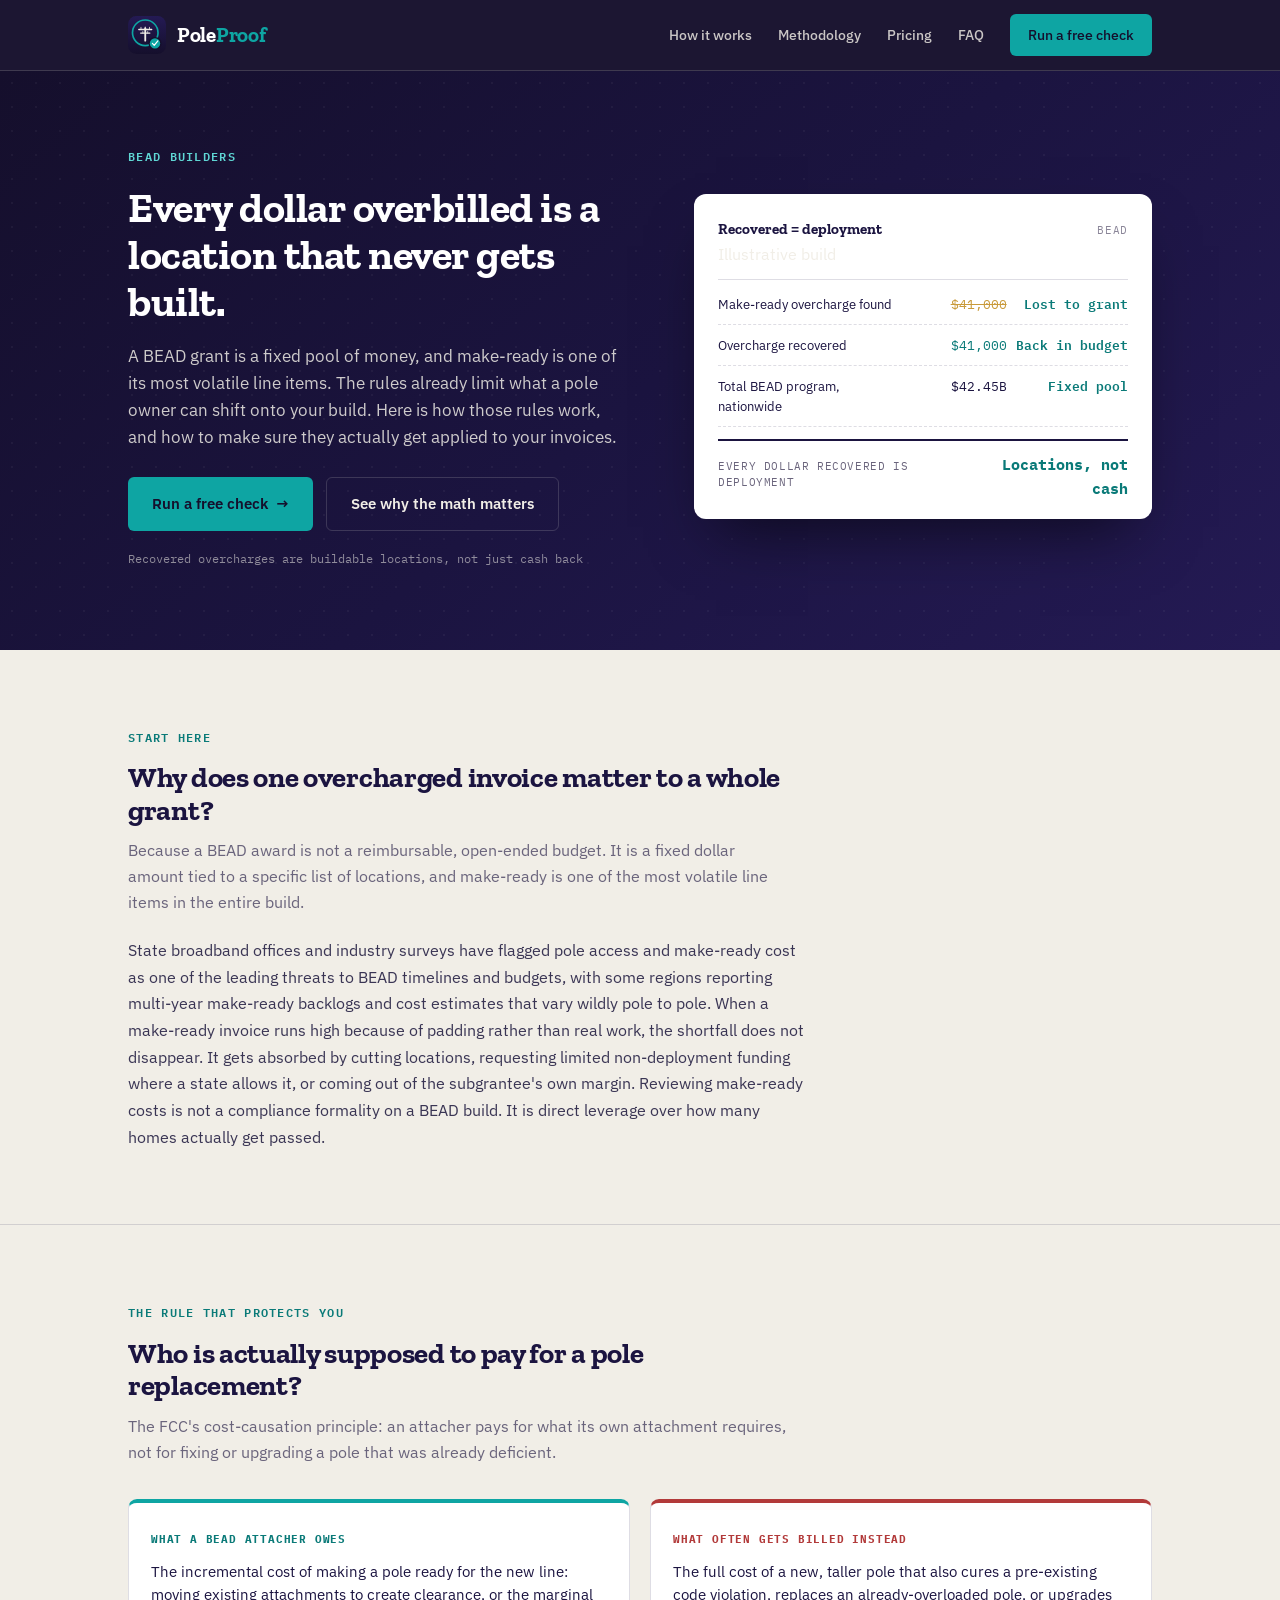
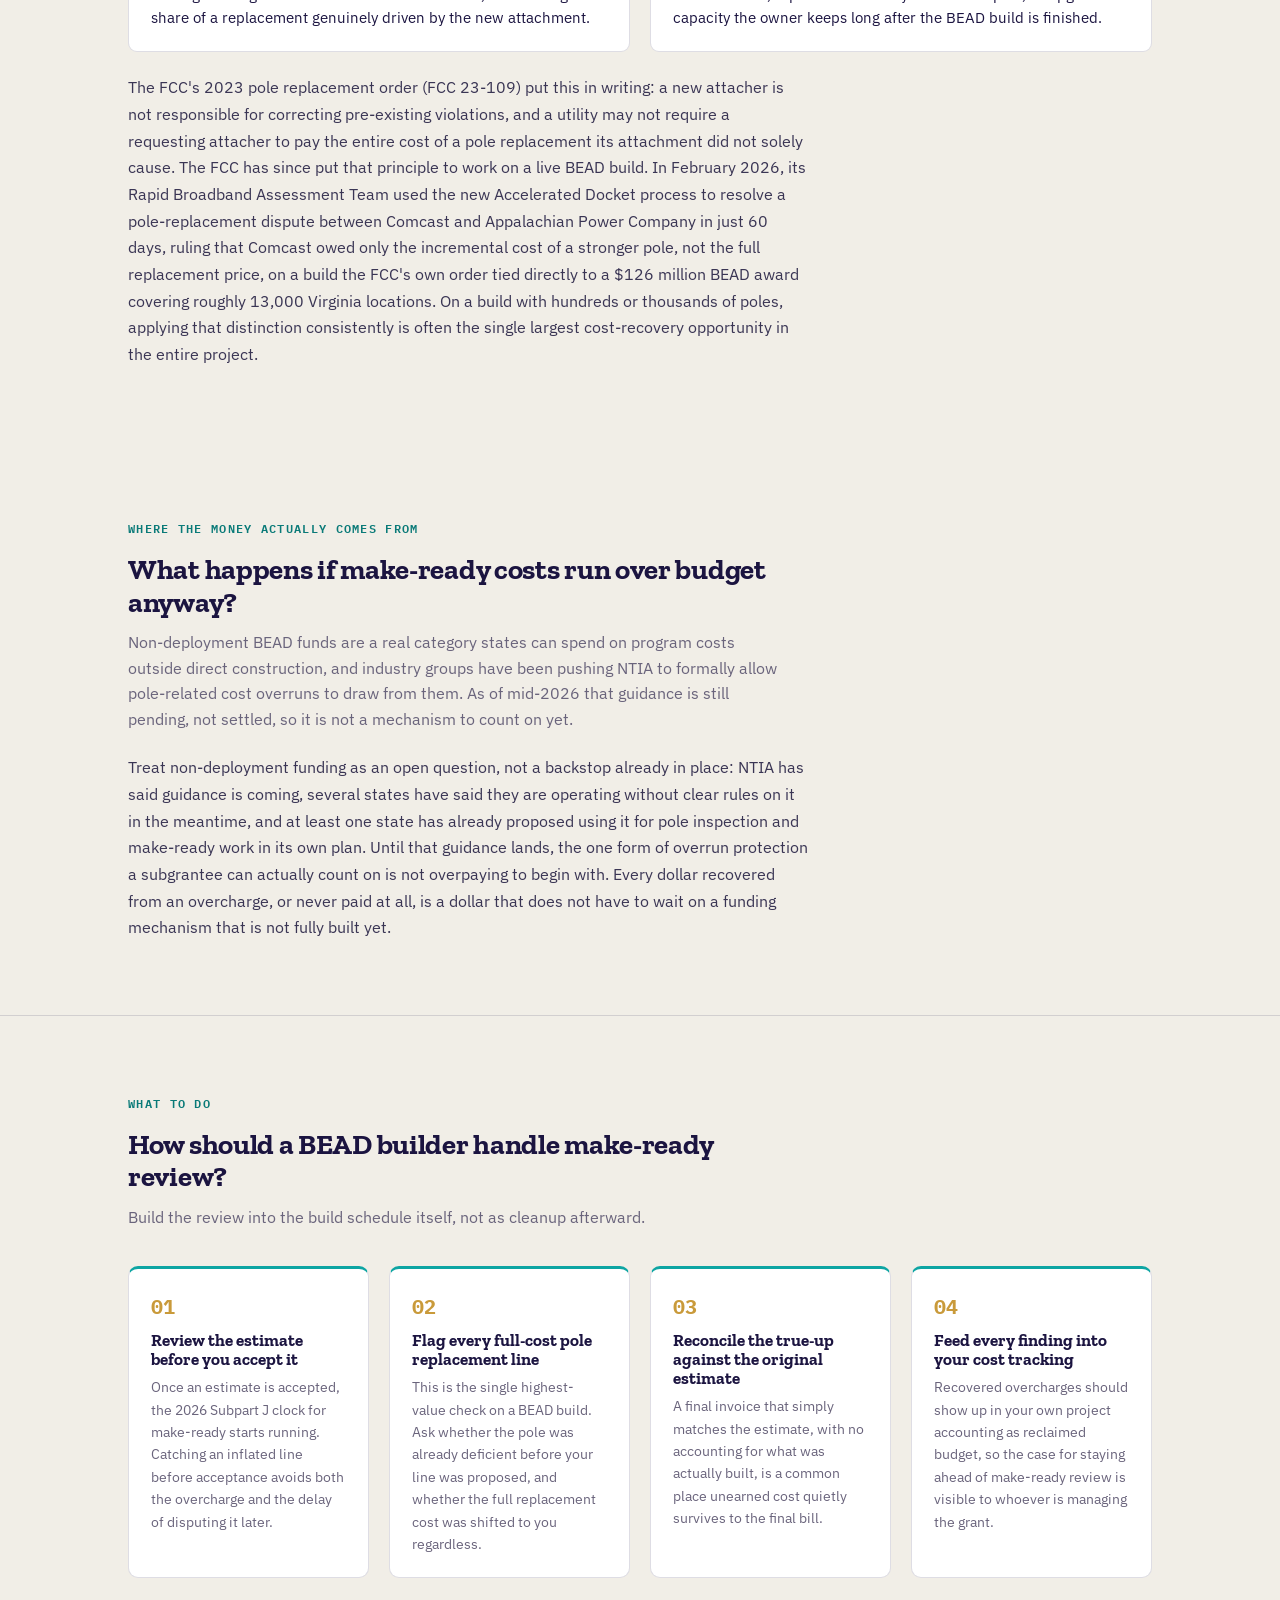
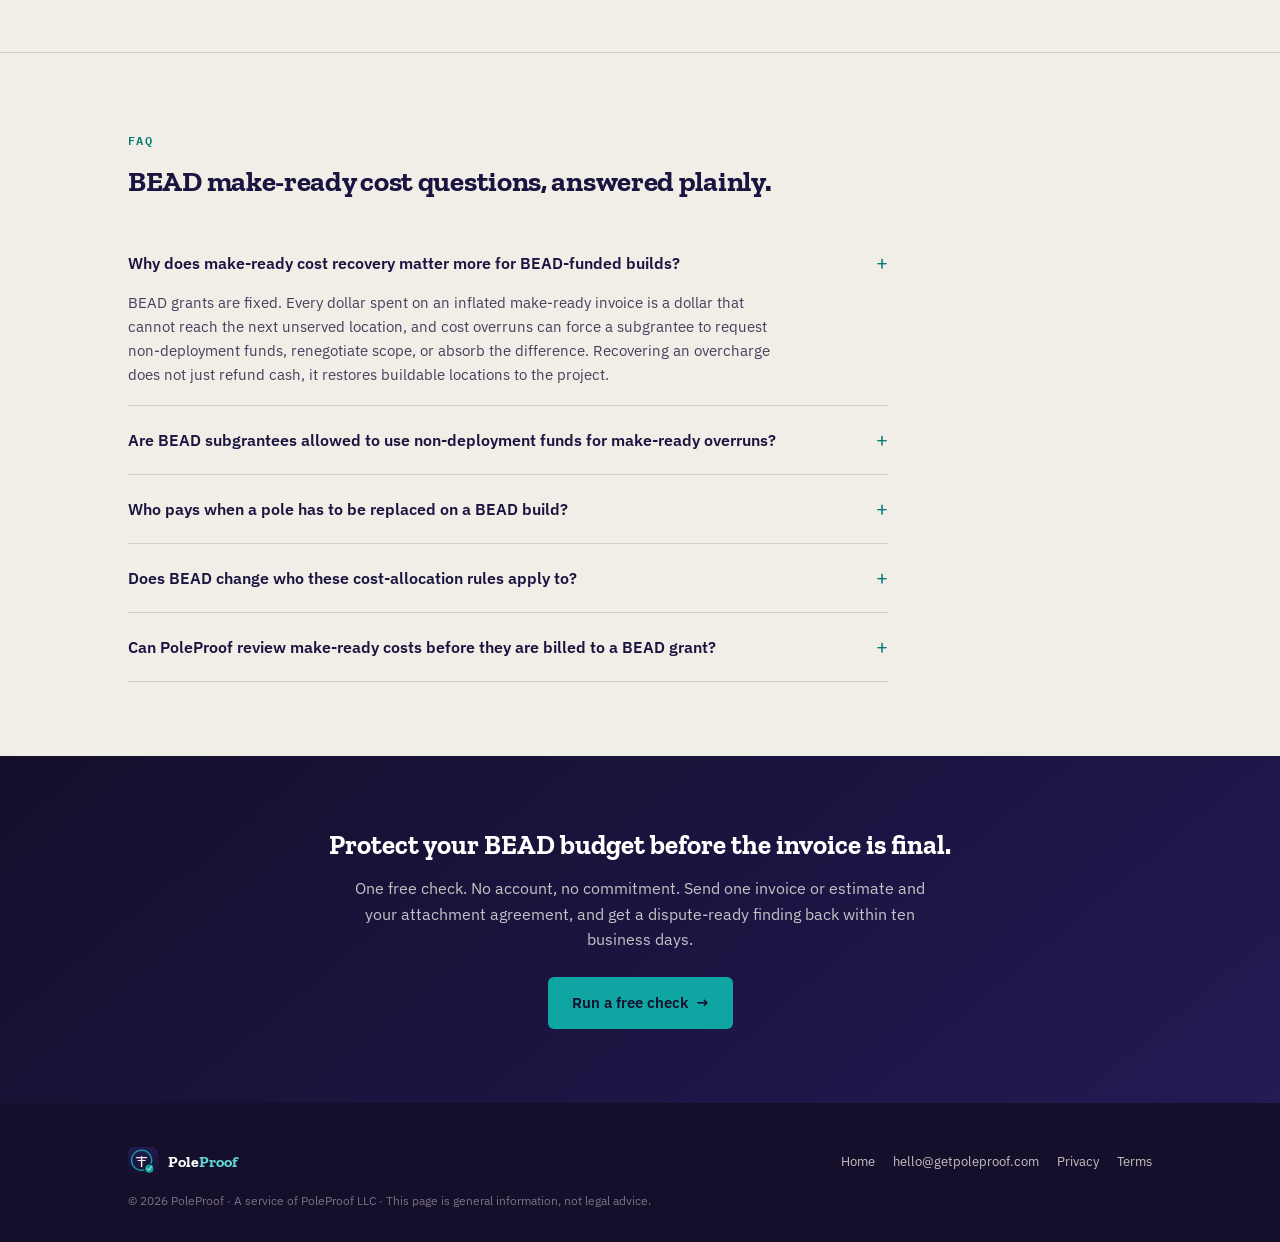
==== bead-make-ready-cost-recovery.html @ 1f26239f "Add guide page: BEAD make-ready cost recovery" ====
<!DOCTYPE html>
<html lang="en">
<head>
<meta charset="UTF-8">
<meta name="viewport" content="width=device-width, initial-scale=1.0">
<title>BEAD Make-Ready Cost Recovery | PoleProof</title>
<meta name="description" content="Why make-ready overcharges hit BEAD-funded builds harder than any other build, what the FCC's cost-causation rules actually protect you from, and how to recover every dollar back into the grant.">
<meta name="robots" content="index, follow, max-image-preview:large, max-snippet:-1, max-video-preview:-1">
<meta name="author" content="PoleProof LLC">
<link rel="canonical" href="https://getpoleproof.com/bead-make-ready-cost-recovery.html">
<meta name="theme-color" content="#150f2c">
<meta property="og:type" content="article">
<meta property="og:site_name" content="PoleProof">
<meta property="og:title" content="BEAD Make-Ready Cost Recovery">
<meta property="og:description" content="Why make-ready overcharges hit BEAD-funded builds harder, what the FCC's cost-causation rules protect, and how to recover every dollar back into the grant.">
<meta property="og:url" content="https://getpoleproof.com/bead-make-ready-cost-recovery.html">
<meta property="og:image" content="https://getpoleproof.com/og-image.png">
<meta property="og:image:width" content="1200">
<meta property="og:image:height" content="630">
<meta name="twitter:card" content="summary_large_image">
<meta name="twitter:title" content="BEAD Make-Ready Cost Recovery">
<meta name="twitter:description" content="Why make-ready overcharges hit BEAD-funded builds harder, and how to recover every dollar back into the grant.">
<meta name="twitter:image" content="https://getpoleproof.com/og-image.png">
<link rel="icon" type="image/png" sizes="32x32" href="/favicon-32x32.png">
<link rel="icon" href="/favicon.ico" sizes="any">
<link rel="apple-touch-icon" href="/apple-touch-icon.png">
<link rel="preconnect" href="https://fonts.googleapis.com">
<link rel="preconnect" href="https://fonts.gstatic.com" crossorigin>
<link href="https://fonts.googleapis.com/css2?family=Zilla+Slab:wght@600;700&family=IBM+Plex+Sans:wght@400;500;600&family=IBM+Plex+Mono:wght@400;500;600&display=swap" rel="stylesheet">
<script type="application/ld+json">
{
  "@context": "https://schema.org",
  "@graph": [
    {
      "@type": "BreadcrumbList",
      "@id": "https://getpoleproof.com/bead-make-ready-cost-recovery.html#breadcrumb",
      "itemListElement": [
        { "@type": "ListItem", "position": 1, "name": "Home", "item": "https://getpoleproof.com/" },
        { "@type": "ListItem", "position": 2, "name": "BEAD make-ready cost recovery", "item": "https://getpoleproof.com/bead-make-ready-cost-recovery.html" }
      ]
    },
    {
      "@type": "Article",
      "@id": "https://getpoleproof.com/bead-make-ready-cost-recovery.html#article",
      "headline": "BEAD Make-Ready Cost Recovery",
      "description": "Why make-ready overcharges hit BEAD-funded builds harder than any other build, what the FCC's cost-causation rules actually protect you from, and how to recover every dollar back into the grant.",
      "datePublished": "2026-07-23",
      "dateModified": "2026-07-24",
      "inLanguage": "en-US",
      "author": { "@type": "Organization", "name": "PoleProof", "url": "https://getpoleproof.com/" },
      "publisher": { "@type": "Organization", "name": "PoleProof", "url": "https://getpoleproof.com/" },
      "mainEntityOfPage": "https://getpoleproof.com/bead-make-ready-cost-recovery.html",
      "about": [
        { "@type": "Thing", "name": "BEAD Program make-ready costs" },
        { "@type": "Thing", "name": "Pole attachment cost allocation (47 U.S.C. Section 224)", "url": "https://www.law.cornell.edu/uscode/text/47/224" },
        { "@type": "Thing", "name": "FCC pole replacement cost-causation order (FCC 23-109)", "url": "https://docs.fcc.gov/public/attachments/FCC-23-109A1.pdf" }
      ]
    },
    {
      "@type": "FAQPage",
      "@id": "https://getpoleproof.com/bead-make-ready-cost-recovery.html#faq",
      "mainEntity": [
        {
          "@type": "Question",
          "name": "Why does make-ready cost recovery matter more for BEAD-funded builds?",
          "acceptedAnswer": {
            "@type": "Answer",
            "text": "BEAD grants are fixed. Every dollar spent on an inflated make-ready invoice is a dollar that cannot reach the next unserved location, and cost overruns can force a subgrantee to request non-deployment funds, renegotiate scope, or absorb the difference. Recovering an overcharge does not just refund cash, it restores buildable locations to the project."
          }
        },
        {
          "@type": "Question",
          "name": "Are BEAD subgrantees allowed to use non-deployment funds for make-ready overruns?",
          "acceptedAnswer": {
            "@type": "Answer",
            "text": "Non-deployment funds are a real BEAD category, and industry groups have pushed NTIA to formally allow pole-related overruns to draw from them, but as of mid-2026 that guidance is still pending. Some states report operating without clear rules on it in the meantime. Until it is settled, do not count on it. Reviewing whether a make-ready charge was correct in the first place is the one form of cost protection a subgrantee can rely on today."
          }
        },
        {
          "@type": "Question",
          "name": "Who pays when a pole has to be replaced on a BEAD build?",
          "acceptedAnswer": {
            "@type": "Answer",
            "text": "The FCC's cost-causation rules (FCC 23-109) hold that a new attacher is not responsible for correcting pre-existing code violations, and a pole owner cannot shift the full cost of a replacement onto a single new attacher when the pole's own condition, not the attachment, is what required the replacement. In February 2026 the FCC's Accelerated Docket process applied exactly this rule to a live BEAD-connected dispute between Comcast and a pole-owning utility, confirming the attacher owed only the incremental cost of the stronger pole. The attacher generally owes only the incremental cost its own attachment causes."
          }
        },
        {
          "@type": "Question",
          "name": "Does BEAD change who these cost-allocation rules apply to?",
          "acceptedAnswer": {
            "@type": "Answer",
            "text": "Yes, for pole owners that take BEAD funding. Cooperative and municipal pole owners that were historically exempt from FCC pole attachment rules must now follow them once they accept BEAD money, across their entire pole footprint. See PoleProof's related page on cooperative and municipal pole rates after BEAD for the details."
          }
        },
        {
          "@type": "Question",
          "name": "Can PoleProof review make-ready costs before they are billed to a BEAD grant?",
          "acceptedAnswer": {
            "@type": "Answer",
            "text": "Yes. Sending the make-ready estimate for review before payment is the cheapest place to catch an overcharge, since it never has to be clawed back later. PoleProof also reviews invoices already paid and true-ups against the original estimate, and returns a dispute-ready findings report within 10 business days."
          }
        }
      ]
    }
  ]
}
</script>
<style>
:root{
  --indigo:#1b1440; --indigo2:#241a54; --deep:#150f2c;
  --teal:#0ea5a3; --teal-d:#0a7a78; --teal-light:#5fd6d4;
  --gold:#c99a3a; --red:#b23a3a;
  --paper:#f1eee7; --paper2:#e8e3d8;
  --grey:#6a647c; --grey2:#8a8598;
  --line:rgba(27,20,64,0.14); --line-light:rgba(241,238,231,0.16);
  --display:'Zilla Slab',Georgia,serif; --body:'IBM Plex Sans',system-ui,sans-serif; --mono:'IBM Plex Mono',monospace;
  --grad:linear-gradient(140deg,#150f2c 0%,#1b1440 52%,#241a54 100%);
}
*{box-sizing:border-box;}
html{scroll-behavior:smooth;}
body{margin:0;font-family:var(--body);color:var(--indigo);background:var(--paper);line-height:1.6;-webkit-font-smoothing:antialiased;}
h1,h2,h3,h4{font-family:var(--display);font-weight:700;line-height:1.12;margin:0;color:var(--indigo);}
p{line-height:1.6;}
a{color:var(--teal-d);}
.wrap{max-width:1080px;margin:0 auto;padding:0 28px;}
:focus-visible{outline:2px solid var(--teal);outline-offset:3px;border-radius:2px;}
section{padding:74px 0;}
@media(max-width:640px){section{padding:50px 0;}.wrap{padding:0 20px;}}
.rule-top{border-top:1px solid var(--line);}
.lead-p{font-size:16px;color:var(--grey);max-width:66ch;margin:12px 0 0;}
.body-p{font-size:15.5px;color:#3a3554;max-width:68ch;margin:22px 0 0;line-height:1.72;}
.eyebrow{font-family:var(--mono);font-size:12px;letter-spacing:1.3px;text-transform:uppercase;color:var(--teal-d);font-weight:600;display:inline-block;}
.dark .eyebrow{color:var(--teal-light);}
.btn{display:inline-flex;align-items:center;gap:8px;font-weight:600;font-size:15px;text-decoration:none;padding:14px 24px;border-radius:6px;transition:transform .15s ease,background-color .15s ease,box-shadow .15s ease,border-color .15s ease;cursor:pointer;border:none;}
.btn:hover{transform:translateY(-1px);}
.btn-primary{background:var(--teal);color:var(--deep);}
.btn-primary:hover{background:#12b8b6;box-shadow:0 10px 24px -8px rgba(14,165,163,.6);}
.btn-ghost{background:transparent;color:var(--paper);border:1.5px solid var(--line-light);}
.btn-ghost:hover{border-color:var(--teal);color:var(--teal-light);}
.arrow{transition:transform .15s ease;}
.btn:hover .arrow{transform:translateX(3px);}
nav{position:sticky;top:0;z-index:60;background:rgba(21,15,44,0.97);backdrop-filter:blur(8px);border-bottom:1px solid var(--line-light);}
nav .wrap{display:flex;align-items:center;justify-content:space-between;height:70px;}
.brand{display:flex;align-items:center;gap:11px;text-decoration:none;}
.brand svg{width:38px;height:38px;flex-shrink:0;}
.brand .wm{font-family:var(--display);font-weight:700;font-size:21px;color:#fff;letter-spacing:-.3px;}
.brand .wm span{color:var(--teal);}
.navlinks{display:flex;align-items:center;gap:26px;}
.navlinks a{color:rgba(241,238,231,.82);text-decoration:none;font-size:14px;font-weight:500;}
.navlinks a:not(.nav-cta):hover{color:#fff;}
.nav-cta{background:var(--teal);color:var(--deep)!important;padding:10px 18px;border-radius:6px;font-weight:600;}
.nav-cta:hover{background:#12b8b6;}
@media(max-width:820px){.navlinks a:not(.nav-cta){display:none;}}
.hero{background:var(--grad);color:var(--paper);padding:72px 0 80px;position:relative;overflow:hidden;}
.hero::after{content:"";position:absolute;inset:0;opacity:.06;background-image:radial-gradient(rgba(255,255,255,.7) 1px,transparent 1px);background-size:24px 24px;pointer-events:none;}
.hero .wrap{position:relative;z-index:1;display:grid;grid-template-columns:1.06fr .94fr;gap:50px;align-items:center;}
@media(max-width:900px){.hero .wrap{grid-template-columns:1fr;gap:38px;}}
.hero h1{font-size:42px;color:#fff;margin:15px 0 18px;letter-spacing:-.5px;}
@media(max-width:640px){.hero h1{font-size:30px;}}
.hero .lede{font-size:17px;color:rgba(241,238,231,.84);max-width:50ch;margin:0 0 26px;}
.hero-ctas{display:flex;gap:13px;flex-wrap:wrap;margin-bottom:18px;}
.hero-note{font-family:var(--mono);font-size:12px;color:rgba(241,238,231,.55);line-height:1.7;}
.ledger{background:#fff;border-radius:12px;padding:22px 24px 18px;box-shadow:0 30px 60px -22px rgba(0,0,0,.6);position:relative;}
.ledger .lhead{display:flex;justify-content:space-between;align-items:baseline;border-bottom:1px solid var(--line);padding-bottom:11px;margin-bottom:4px;}
.ledger .lhead b{font-family:var(--display);font-size:15px;color:var(--indigo);}
.ledger .lhead>span{font-family:var(--mono);font-size:10.5px;text-transform:uppercase;letter-spacing:.7px;color:var(--grey2);}
.lrow{display:grid;grid-template-columns:1.55fr .8fr .95fr;align-items:baseline;padding:10px 0;border-bottom:1px dashed var(--line);font-size:12.5px;gap:8px;}
.lrow .it{color:var(--indigo);}
.lrow .inv{font-family:var(--mono);text-align:right;color:var(--gold);}
.lrow .inv.struck{text-decoration:line-through;text-decoration-color:var(--gold);}
.lrow .inv.plain{color:var(--indigo);text-decoration:none;}
.lrow .alw{font-family:var(--mono);text-align:right;color:var(--teal-d);font-weight:600;}
.lrow .lbl{font-family:var(--mono);font-size:10px;letter-spacing:.5px;text-transform:uppercase;color:var(--grey2);font-weight:400;}
.ltot{display:flex;justify-content:space-between;align-items:baseline;margin-top:12px;padding-top:12px;border-top:2px solid var(--indigo);gap:12px;}
.ltot .lb{font-family:var(--mono);font-size:10.5px;text-transform:uppercase;letter-spacing:.6px;color:var(--grey);}
.ltot .am{font-family:var(--mono);font-weight:700;font-size:15px;color:var(--teal-d);text-align:right;}
.section-head{max-width:680px;}
.section-head h2{font-size:29px;letter-spacing:-.3px;margin-top:12px;}
.stats{background:var(--paper);}
.stat-row{display:grid;grid-template-columns:repeat(3,1fr);gap:22px;margin-top:34px;}
@media(max-width:800px){.stat-row{grid-template-columns:1fr;}}
.stat-card{background:#fff;border:1px solid var(--line);border-radius:10px;padding:22px 20px;}
.stat-card .num{font-family:var(--display);font-size:21px;font-weight:700;color:var(--teal-d);}
.stat-card .lbl{font-size:13.5px;color:#443f5c;margin-top:8px;line-height:1.55;}
.stat-card .src{font-size:11px;color:var(--grey2);margin-top:12px;font-style:italic;}
.method{background:var(--grad);color:var(--paper);}
.method .section-head h2{color:#fff;}
.method .lead-p{color:rgba(241,238,231,.8);}
.steps{display:grid;grid-template-columns:repeat(auto-fit,minmax(232px,1fr));gap:20px;margin-top:36px;}
.step{background:#fff;border:1px solid var(--line);border-radius:10px;padding:22px;border-top:3px solid var(--teal);}
.step .n{font-family:var(--mono);font-size:20px;font-weight:700;color:var(--gold);}
.step h3{font-size:17px;margin:8px 0 7px;}
.step p{font-size:14px;color:var(--grey);margin:0;line-height:1.6;}
.stakes{display:grid;grid-template-columns:1fr 1fr;gap:20px;margin-top:34px;}
@media(max-width:760px){.stakes{grid-template-columns:1fr;}}
.stake{background:#fff;border:1px solid var(--line);border-top:4px solid var(--teal);border-radius:9px;padding:22px;}
.stake.neg{border-top-color:var(--red);}
.stake .se{font-family:var(--mono);font-size:11px;letter-spacing:.8px;text-transform:uppercase;font-weight:700;color:var(--teal-d);}
.stake.neg .se{color:var(--red);}
.stake p{font-size:14.5px;color:var(--indigo);margin:9px 0 0;}
.faq-list{max-width:760px;margin-top:32px;}
.faq-list details{border-bottom:1px solid var(--line);padding:18px 0;}
.faq-list summary{cursor:pointer;font-weight:600;font-size:15.5px;list-style:none;display:flex;justify-content:space-between;align-items:center;color:var(--indigo);gap:16px;}
.faq-list summary::-webkit-details-marker{display:none;}
.faq-list .pm{color:var(--teal-d);font-weight:400;font-size:20px;}
.faq-list .ans{font-size:14.5px;color:#443f5c;margin-top:12px;line-height:1.65;max-width:72ch;}
.ctaband{background:var(--grad);color:#fff;text-align:center;}
.ctaband h2{color:#fff;font-size:27px;margin-bottom:12px;}
.ctaband p{color:rgba(241,238,231,.8);margin-bottom:24px;max-width:60ch;margin-left:auto;margin-right:auto;}
footer{background:var(--deep);color:rgba(241,238,231,.6);padding:44px 0 32px;}
footer .wrap{display:flex;justify-content:space-between;flex-wrap:wrap;gap:16px;font-size:13px;align-items:center;}
footer .f-brand{display:flex;align-items:center;gap:10px;}
footer .f-brand .wm{font-family:var(--display);font-weight:700;color:#fff;font-size:16px;}
footer .f-brand .wm span{color:var(--teal-light);}
footer .flinks a{color:rgba(241,238,231,.8);text-decoration:none;margin-left:18px;}
footer .flinks a:first-child{margin-left:0;}
@media(prefers-reduced-motion:reduce){html{scroll-behavior:auto;}.btn,.btn:hover{transition:none;transform:none;}}
</style>
</head>
<body>
<nav>
  <div class="wrap">
    <a class="brand" href="index.html" aria-label="PoleProof home"><svg viewBox="0 0 300 300" xmlns="http://www.w3.org/2000/svg" aria-hidden="true"><defs><linearGradient id="lg" x1="0" y1="0" x2="0" y2="1"><stop offset="0" stop-color="#241a54"/><stop offset="1" stop-color="#150f2c"/></linearGradient></defs><rect width="300" height="300" rx="66" fill="url(#lg)"/><g transform="translate(150,150) scale(1.2) translate(-161.5,-154.5)"><circle cx="150" cy="140" r="84" fill="none" stroke="#0ea5a3" stroke-width="11"/><g stroke="#f1eee7" stroke-linecap="round" fill="#f1eee7"><line x1="150" y1="110" x2="150" y2="192" stroke-width="12"/><line x1="108" y1="118" x2="192" y2="118" stroke-width="10"/><line x1="122" y1="118" x2="122" y2="104" stroke-width="5"/><line x1="150" y1="118" x2="150" y2="102" stroke-width="5"/><line x1="178" y1="118" x2="178" y2="104" stroke-width="5"/><line x1="120" y1="142" x2="180" y2="142" stroke-width="9"/><line x1="134" y1="142" x2="134" y2="131" stroke-width="4.5"/><line x1="166" y1="142" x2="166" y2="131" stroke-width="4.5"/></g><circle cx="214" cy="210" r="43" fill="#150f2c"/><circle cx="214" cy="210" r="34" fill="#0ea5a3"/><path d="M197 210 L209 223 L233 193" fill="none" stroke="#fff" stroke-width="8" stroke-linecap="round" stroke-linejoin="round"/></g></svg>
      <span class="wm">Pole<span>Proof</span></span>
    </a>
    <div class="navlinks">
      <a href="index.html#how">How it works</a>
      <a href="index.html#method">Methodology</a>
      <a href="index.html#pricing">Pricing</a>
      <a href="index.html#faq">FAQ</a>
      <a class="nav-cta" href="index.html#check">Run a free check</a>
    </div>
  </div>
</nav>

<header class="hero" id="top">
  <div class="wrap">
    <div>
      <span class="eyebrow" style="color:var(--teal-light);">BEAD builders</span>
      <h1>Every dollar overbilled is a location that never gets built.</h1>
      <p class="lede">A BEAD grant is a fixed pool of money, and make-ready is one of its most volatile line items. The rules already limit what a pole owner can shift onto your build. Here is how those rules work, and how to make sure they actually get applied to your invoices.</p>
      <div class="hero-ctas">
        <a class="btn btn-primary" href="index.html#check">Run a free check <span class="arrow">&rarr;</span></a>
        <a class="btn btn-ghost" href="#math">See why the math matters</a>
      </div>
      <div class="hero-note">Recovered overcharges are buildable locations, not just cash back</div>
    </div>
    <div class="ledger" role="img" aria-label="Example showing how a recovered make-ready overcharge converts back into buildable BEAD locations against the fixed size of the BEAD program">
      <div class="lhead"><div><b>Recovered = deployment</b><br><span>Illustrative build</span></div><span>BEAD</span></div>
      <div class="lrow"><span class="it">Make-ready overcharge found</span><span class="inv struck">$41,000</span><span class="alw">Lost to grant</span></div>
      <div class="lrow"><span class="it">Overcharge recovered</span><span class="inv plain" style="color:var(--teal-d);">$41,000</span><span class="alw">Back in budget</span></div>
      <div class="lrow"><span class="it">Total BEAD program, nationwide</span><span class="inv plain">$42.45B</span><span class="alw">Fixed pool</span></div>
      <div class="ltot"><span class="lb">Every dollar recovered is deployment</span><span class="am">Locations, not cash</span></div>
    </div>
  </div>
</header>

<section id="math">
  <div class="wrap">
    <div class="section-head">
      <span class="eyebrow">Start here</span>
      <h2>Why does one overcharged invoice matter to a whole grant?</h2>
      <p class="lead-p">Because a BEAD award is not a reimbursable, open-ended budget. It is a fixed dollar amount tied to a specific list of locations, and make-ready is one of the most volatile line items in the entire build.</p>
    </div>
    <p class="body-p">State broadband offices and industry surveys have flagged pole access and make-ready cost as one of the leading threats to BEAD timelines and budgets, with some regions reporting multi-year make-ready backlogs and cost estimates that vary wildly pole to pole. When a make-ready invoice runs high because of padding rather than real work, the shortfall does not disappear. It gets absorbed by cutting locations, requesting limited non-deployment funding where a state allows it, or coming out of the subgrantee's own margin. Reviewing make-ready costs is not a compliance formality on a BEAD build. It is direct leverage over how many homes actually get passed.</p>
  </div>
</section>

<section class="stats rule-top" id="who-pays">
  <div class="wrap">
    <div class="section-head">
      <span class="eyebrow">The rule that protects you</span>
      <h2>Who is actually supposed to pay for a pole replacement?</h2>
      <p class="lead-p">The FCC's cost-causation principle: an attacher pays for what its own attachment requires, not for fixing or upgrading a pole that was already deficient.</p>
    </div>
    <div class="stakes">
      <div class="stake"><span class="se">What a BEAD attacher owes</span><p>The incremental cost of making a pole ready for the new line: moving existing attachments to create clearance, or the marginal share of a replacement genuinely driven by the new attachment.</p></div>
      <div class="stake neg"><span class="se">What often gets billed instead</span><p>The full cost of a new, taller pole that also cures a pre-existing code violation, replaces an already-overloaded pole, or upgrades capacity the owner keeps long after the BEAD build is finished.</p></div>
    </div>
    <p class="body-p">The FCC's 2023 pole replacement order (FCC 23-109) put this in writing: a new attacher is not responsible for correcting pre-existing violations, and a utility may not require a requesting attacher to pay the entire cost of a pole replacement its attachment did not solely cause. The FCC has since put that principle to work on a live BEAD build. In February 2026, its Rapid Broadband Assessment Team used the new Accelerated Docket process to resolve a pole-replacement dispute between Comcast and Appalachian Power Company in just 60 days, ruling that Comcast owed only the incremental cost of a stronger pole, not the full replacement price, on a build the FCC's own order tied directly to a $126 million BEAD award covering roughly 13,000 Virginia locations. On a build with hundreds or thousands of poles, applying that distinction consistently is often the single largest cost-recovery opportunity in the entire project.</p>
  </div>
</section>

<section id="funding">
  <div class="wrap">
    <div class="section-head">
      <span class="eyebrow">Where the money actually comes from</span>
      <h2>What happens if make-ready costs run over budget anyway?</h2>
      <p class="lead-p">Non-deployment BEAD funds are a real category states can spend on program costs outside direct construction, and industry groups have been pushing NTIA to formally allow pole-related cost overruns to draw from them. As of mid-2026 that guidance is still pending, not settled, so it is not a mechanism to count on yet.</p>
    </div>
    <p class="body-p">Treat non-deployment funding as an open question, not a backstop already in place: NTIA has said guidance is coming, several states have said they are operating without clear rules on it in the meantime, and at least one state has already proposed using it for pole inspection and make-ready work in its own plan. Until that guidance lands, the one form of overrun protection a subgrantee can actually count on is not overpaying to begin with. Every dollar recovered from an overcharge, or never paid at all, is a dollar that does not have to wait on a funding mechanism that is not fully built yet.</p>
  </div>
</section>

<section class="rule-top" id="do">
  <div class="wrap">
    <div class="section-head">
      <span class="eyebrow">What to do</span>
      <h2>How should a BEAD builder handle make-ready review?</h2>
      <p class="lead-p">Build the review into the build schedule itself, not as cleanup afterward.</p>
    </div>
    <div class="steps">
      <div class="step"><div class="n">01</div><h3>Review the estimate before you accept it</h3><p>Once an estimate is accepted, the 2026 Subpart J clock for make-ready starts running. Catching an inflated line before acceptance avoids both the overcharge and the delay of disputing it later.</p></div>
      <div class="step"><div class="n">02</div><h3>Flag every full-cost pole replacement line</h3><p>This is the single highest-value check on a BEAD build. Ask whether the pole was already deficient before your line was proposed, and whether the full replacement cost was shifted to you regardless.</p></div>
      <div class="step"><div class="n">03</div><h3>Reconcile the true-up against the original estimate</h3><p>A final invoice that simply matches the estimate, with no accounting for what was actually built, is a common place unearned cost quietly survives to the final bill.</p></div>
      <div class="step"><div class="n">04</div><h3>Feed every finding into your cost tracking</h3><p>Recovered overcharges should show up in your own project accounting as reclaimed budget, so the case for staying ahead of make-ready review is visible to whoever is managing the grant.</p></div>
    </div>
  </div>
</section>

<section id="faq" class="rule-top">
  <div class="wrap">
    <div class="section-head">
      <span class="eyebrow">FAQ</span>
      <h2>BEAD make-ready cost questions, answered plainly.</h2>
    </div>
    <div class="faq-list">
      <details open><summary>Why does make-ready cost recovery matter more for BEAD-funded builds? <span class="pm">+</span></summary><div class="ans">BEAD grants are fixed. Every dollar spent on an inflated make-ready invoice is a dollar that cannot reach the next unserved location, and cost overruns can force a subgrantee to request non-deployment funds, renegotiate scope, or absorb the difference. Recovering an overcharge does not just refund cash, it restores buildable locations to the project.</div></details>
      <details><summary>Are BEAD subgrantees allowed to use non-deployment funds for make-ready overruns? <span class="pm">+</span></summary><div class="ans">Non-deployment funds are a real BEAD category, and industry groups have pushed NTIA to formally allow pole-related overruns to draw from them, but as of mid-2026 that guidance is still pending. Some states report operating without clear rules on it in the meantime. Until it is settled, do not count on it. Reviewing whether a make-ready charge was correct in the first place is the one form of cost protection a subgrantee can rely on today.</div></details>
      <details><summary>Who pays when a pole has to be replaced on a BEAD build? <span class="pm">+</span></summary><div class="ans">The FCC's cost-causation rules (FCC 23-109) hold that a new attacher is not responsible for correcting pre-existing code violations, and a pole owner cannot shift the full cost of a replacement onto a single new attacher when the pole's own condition, not the attachment, is what required the replacement. In February 2026 the FCC's Accelerated Docket process applied exactly this rule to a live BEAD-connected dispute between Comcast and a pole-owning utility, confirming the attacher owed only the incremental cost of the stronger pole. The attacher generally owes only the incremental cost its own attachment causes.</div></details>
      <details><summary>Does BEAD change who these cost-allocation rules apply to? <span class="pm">+</span></summary><div class="ans">Yes, for pole owners that take BEAD funding. Cooperative and municipal pole owners that were historically exempt from FCC pole attachment rules must now follow them once they accept BEAD money, across their entire pole footprint. See PoleProof's related page on cooperative and municipal pole rates after BEAD for the details.</div></details>
      <details><summary>Can PoleProof review make-ready costs before they are billed to a BEAD grant? <span class="pm">+</span></summary><div class="ans">Yes. Sending the make-ready estimate for review before payment is the cheapest place to catch an overcharge, since it never has to be clawed back later. PoleProof also reviews invoices already paid and true-ups against the original estimate, and returns a dispute-ready findings report within 10 business days.</div></details>
    </div>
  </div>
</section>

<section class="ctaband">
  <div class="wrap">
    <h2>Protect your BEAD budget before the invoice is final.</h2>
    <p>One free check. No account, no commitment. Send one invoice or estimate and your attachment agreement, and get a dispute-ready finding back within ten business days.</p>
    <a class="btn btn-primary" href="index.html#check">Run a free check <span class="arrow">&rarr;</span></a>
  </div>
</section>

<footer>
  <div class="wrap">
    <div class="f-brand"><svg viewBox="0 0 300 300" width="30" height="30" xmlns="http://www.w3.org/2000/svg" aria-hidden="true"><defs><linearGradient id="lgf" x1="0" y1="0" x2="0" y2="1"><stop offset="0" stop-color="#241a54"/><stop offset="1" stop-color="#150f2c"/></linearGradient></defs><rect width="300" height="300" rx="66" fill="url(#lgf)"/><g transform="translate(150,150) scale(1.2) translate(-161.5,-154.5)"><circle cx="150" cy="140" r="84" fill="none" stroke="#0ea5a3" stroke-width="11"/><g stroke="#f1eee7" stroke-linecap="round" fill="#f1eee7"><line x1="150" y1="110" x2="150" y2="192" stroke-width="12"/><line x1="108" y1="118" x2="192" y2="118" stroke-width="10"/><line x1="120" y1="142" x2="180" y2="142" stroke-width="9"/></g><circle cx="214" cy="210" r="43" fill="#150f2c"/><circle cx="214" cy="210" r="34" fill="#0ea5a3"/><path d="M197 210 L209 223 L233 193" fill="none" stroke="#fff" stroke-width="8" stroke-linecap="round" stroke-linejoin="round"/></g></svg>
      <span class="wm">Pole<span>Proof</span></span>
    </div>
    <span class="flinks"><a href="index.html">Home</a><a href="mailto:hello@getpoleproof.com">hello@getpoleproof.com</a><a href="privacy.html">Privacy</a><a href="terms.html">Terms</a></span>
  </div>
  <div class="wrap" style="margin-top:14px;font-size:12px;color:rgba(241,238,231,.45);">&copy; 2026 PoleProof &middot; A service of PoleProof LLC &middot; This page is general information, not legal advice.</div>
</footer>

</body>
</html>
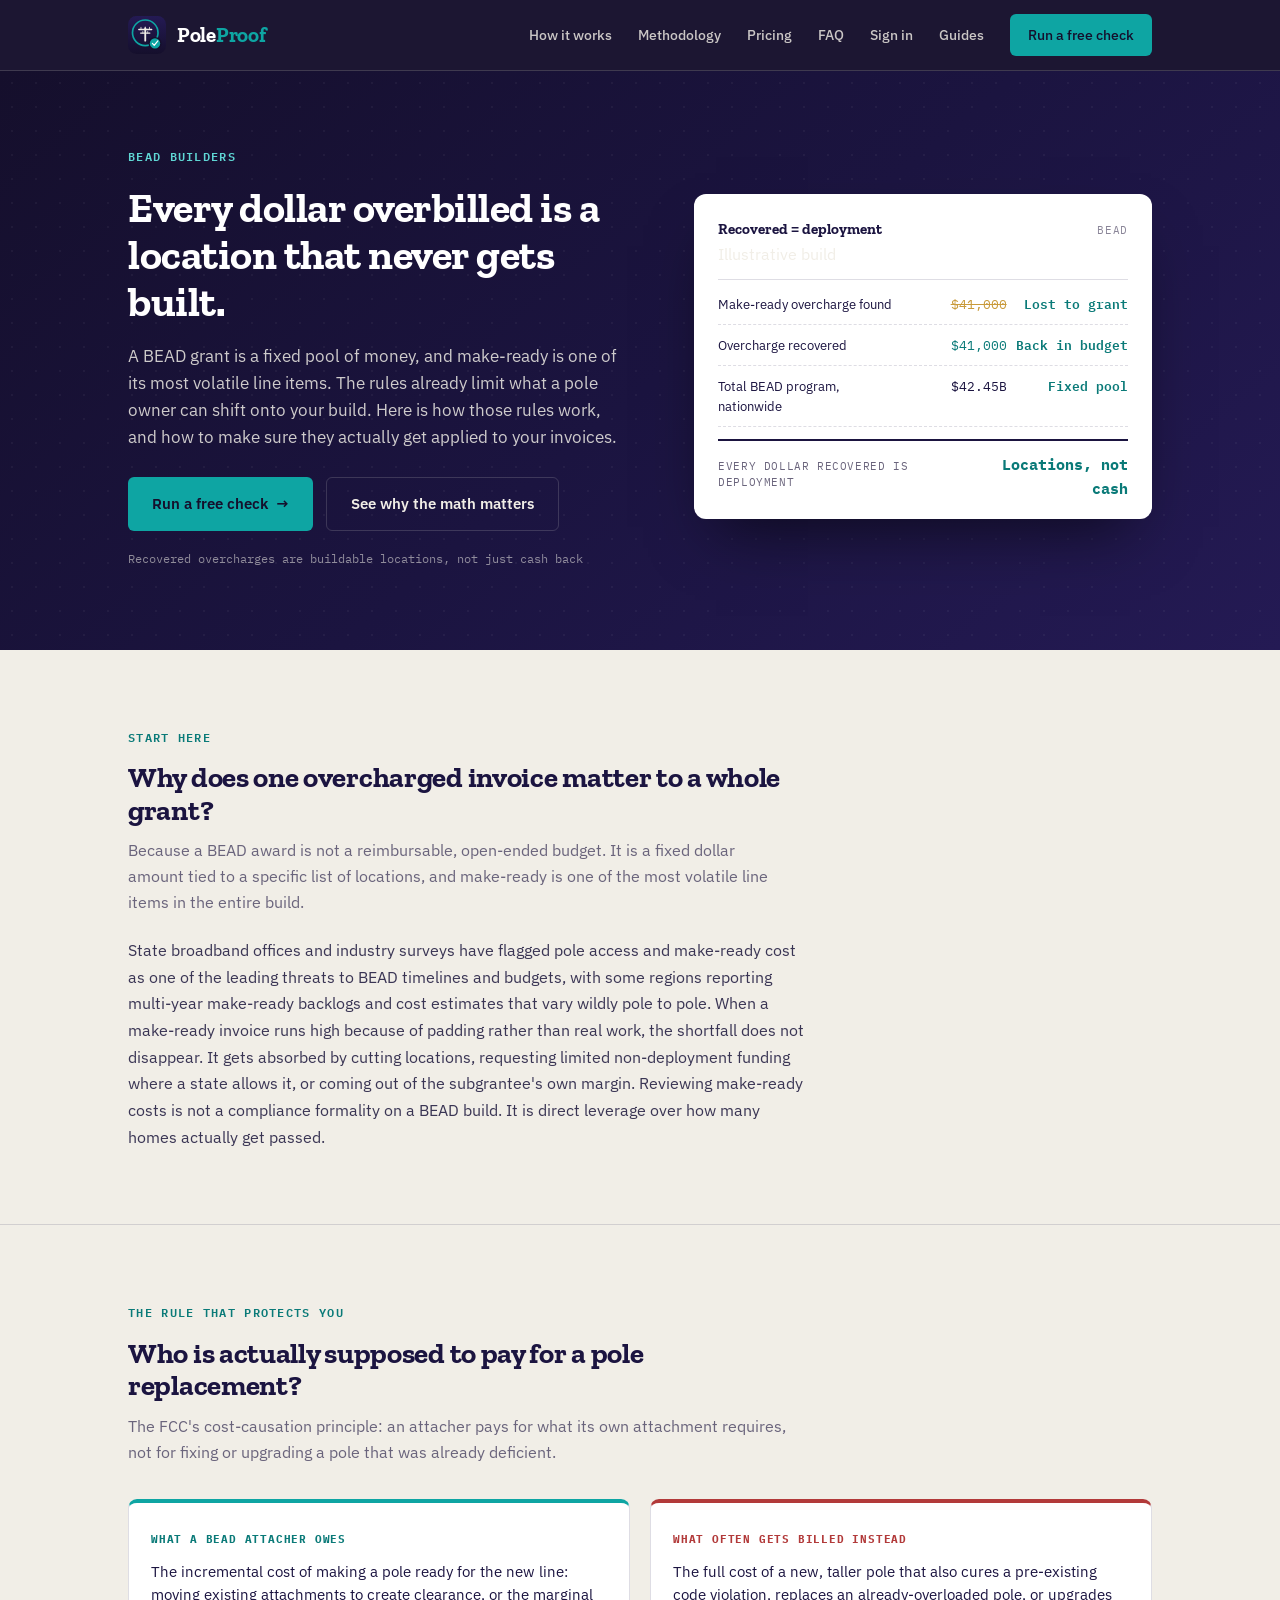
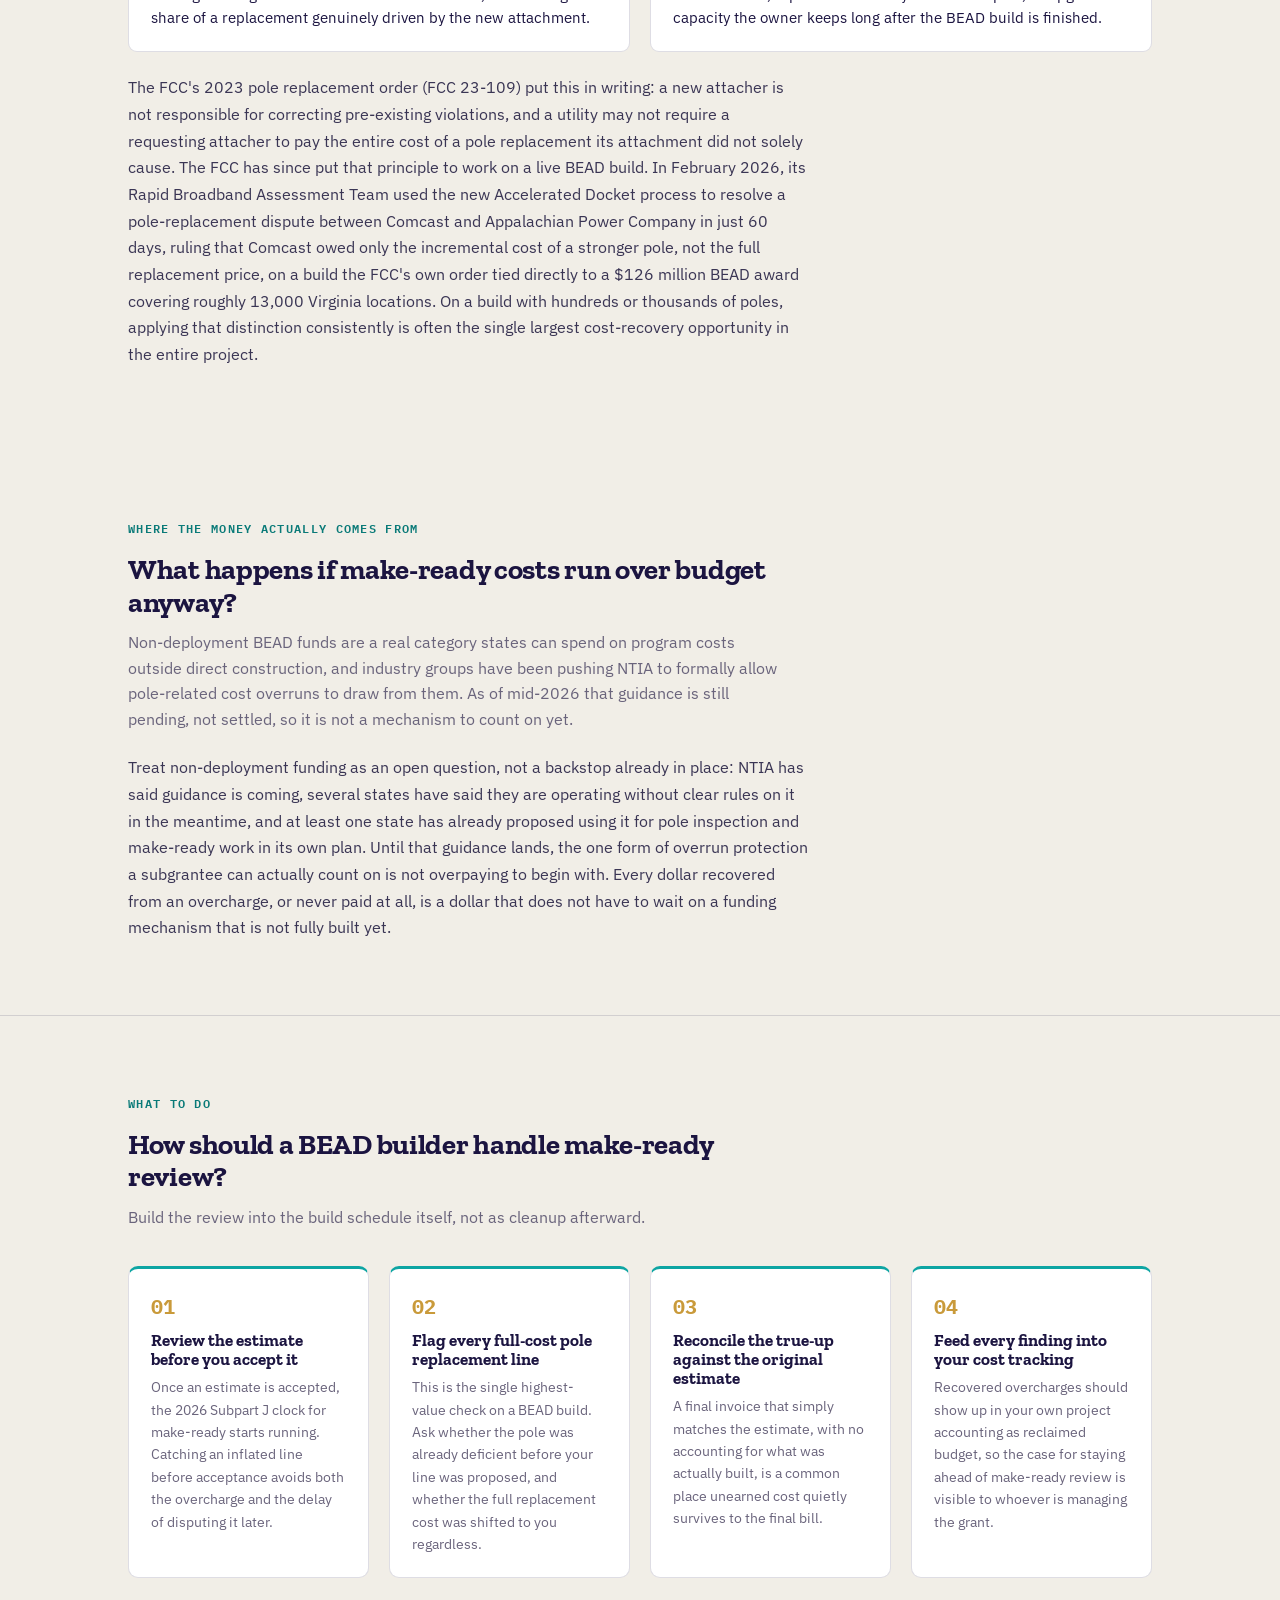
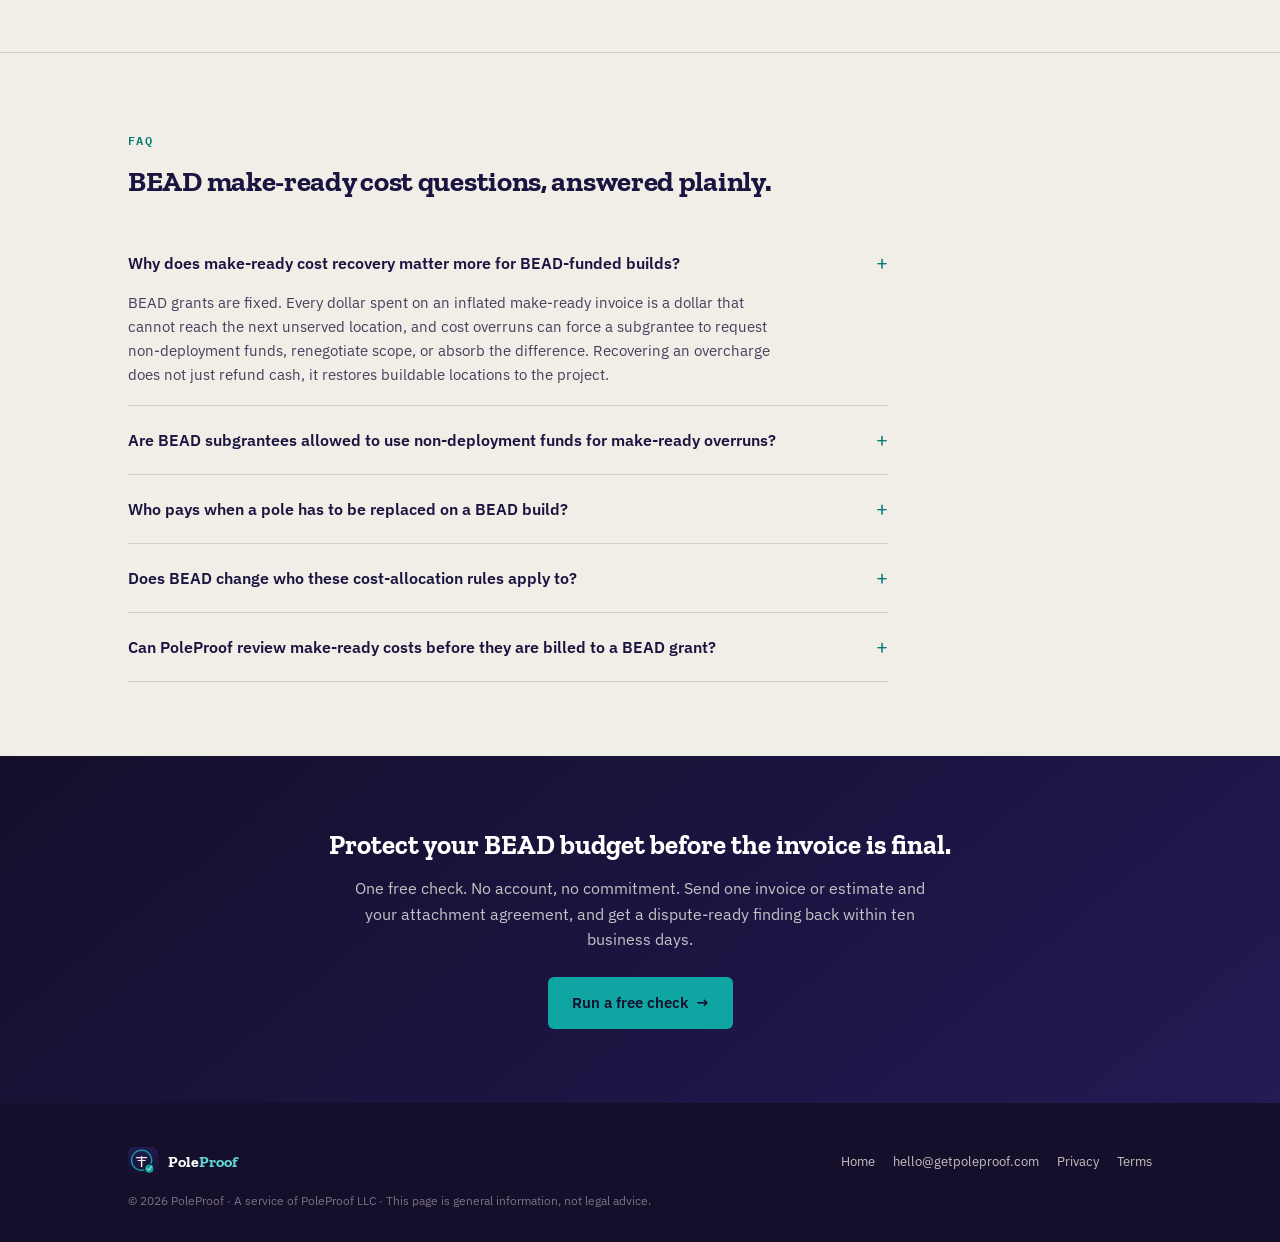
==== commit b47a4ce2: "Unify site header: add Sign in + Guides to bead-make-ready-cost-recovery.html" ====
--- a/bead-make-ready-cost-recovery.html
+++ b/bead-make-ready-cost-recovery.html
@@ -228,6 +228,8 @@
       <a href="index.html#method">Methodology</a>
       <a href="index.html#pricing">Pricing</a>
       <a href="index.html#faq">FAQ</a>
+      <a href="index.html#login">Sign in</a>
+      <a href="index.html#guides">Guides</a>
       <a class="nav-cta" href="index.html#check">Run a free check</a>
     </div>
   </div>
